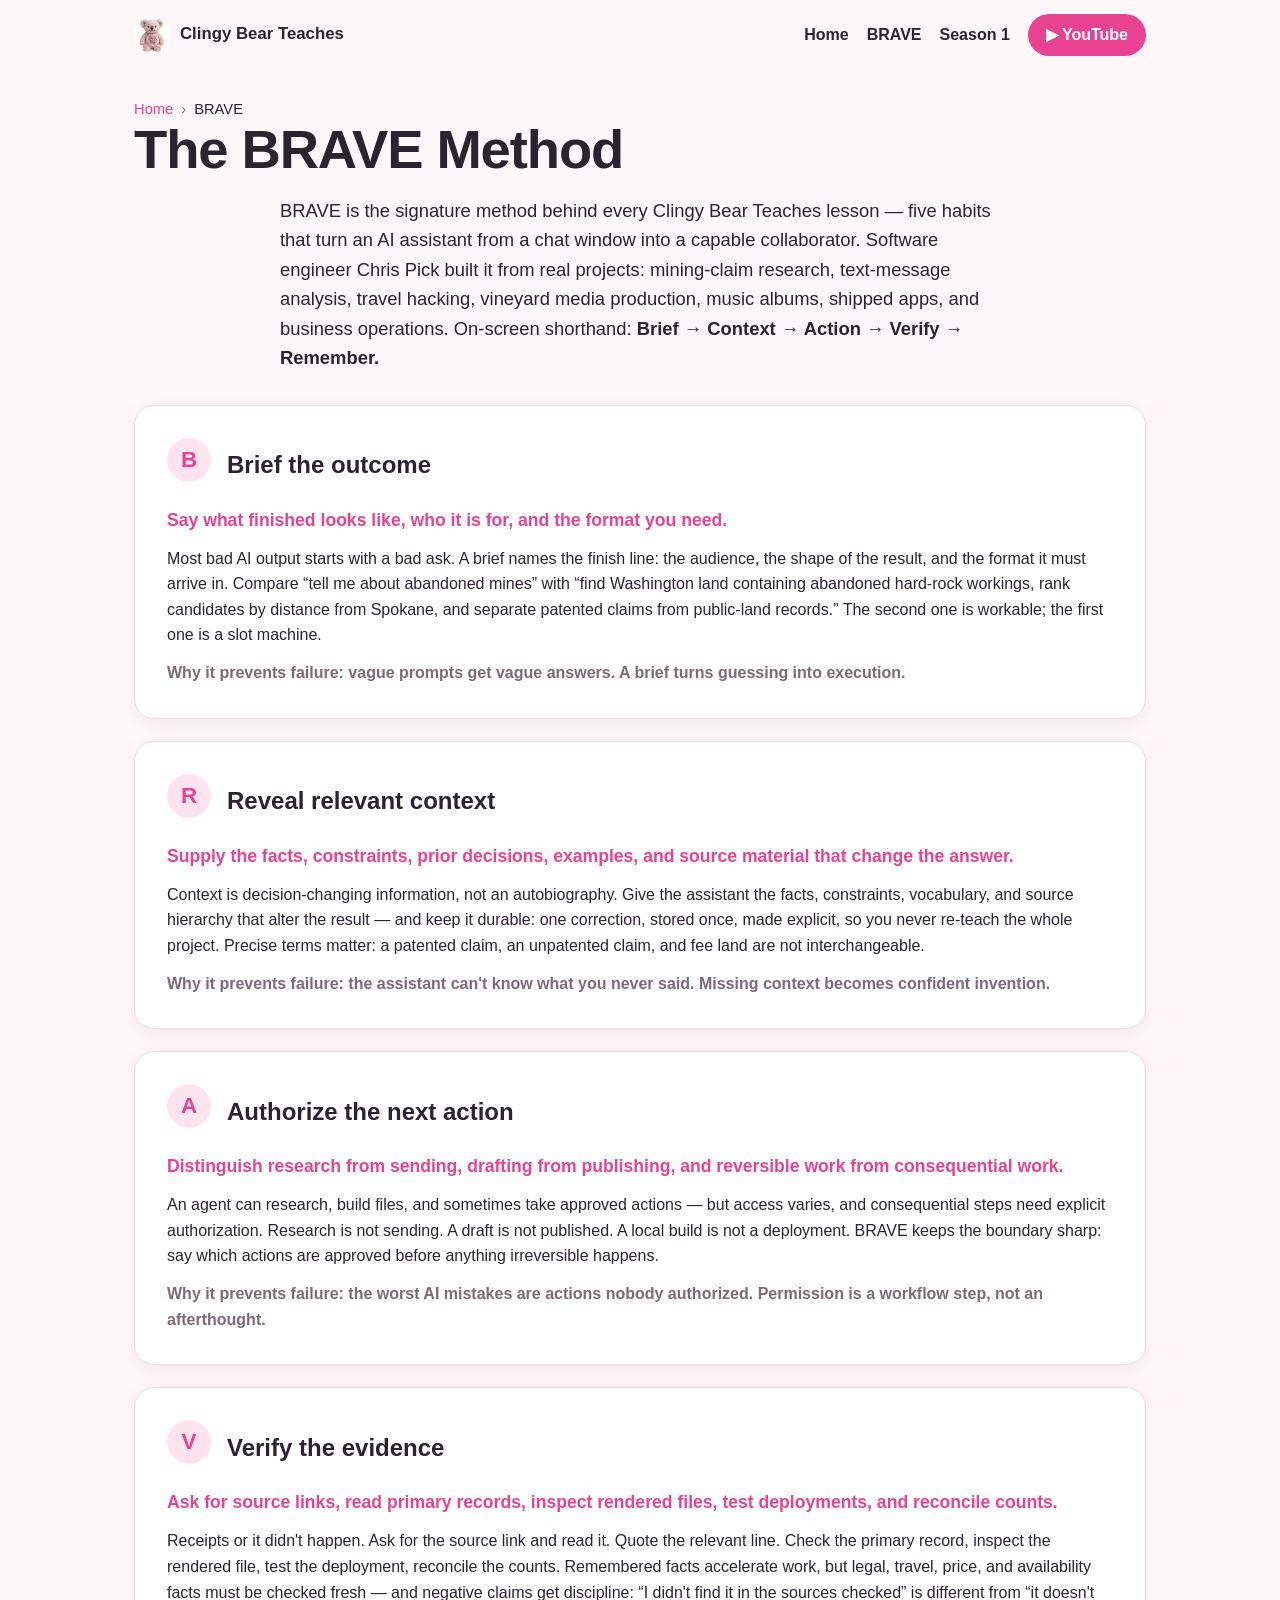
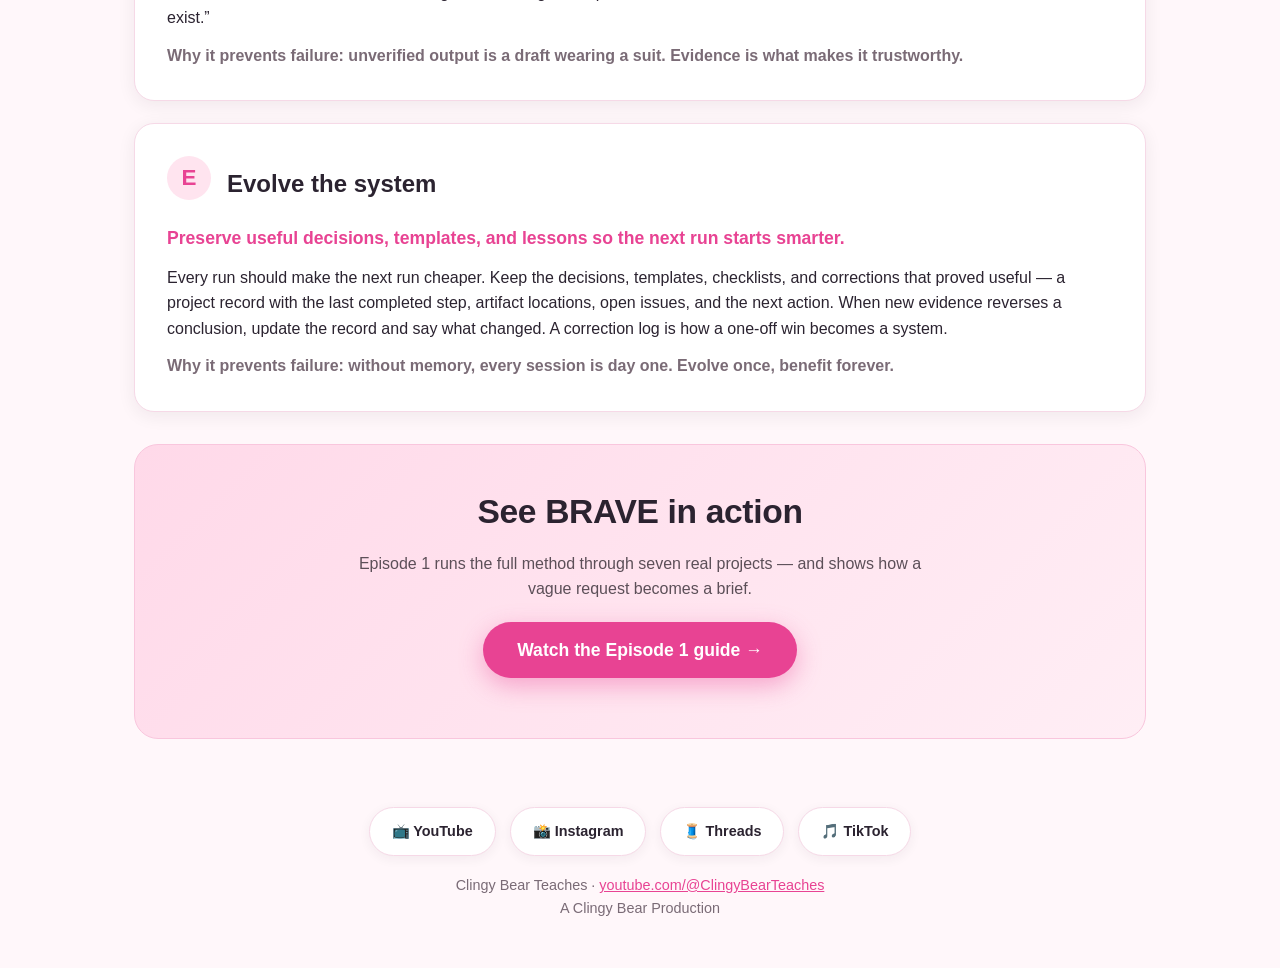
==== brave/index.html @ dd57ab56 "Expand to 15-page site: BRAVE page, Season 1 index, 12 episode guides, full SEO (meta/OG/JSON-LD/sit" ====
<!DOCTYPE html>
<html lang="en">
<head>
<meta charset="utf-8">
<meta name="viewport" content="width=device-width, initial-scale=1">
<title>The BRAVE Method — 5 Habits for Working with AI | Clingy Bear Teaches</title>
<meta name="description" content="BRAVE is the signature method behind Clingy Bear Teaches: Brief the outcome, Reveal context, Authorize action, Verify evidence, Evolve the system. Five habits for turning an AI assistant into a collaborator.">
<meta name="keywords" content="BRAVE method, AI collaboration method, prompt framework, AI assistant workflow, Clingy Bear Teaches">
<link rel="canonical" href="https://teaches.clingybear.com/brave/">
<meta name="robots" content="index, follow">
<meta property="og:type" content="website">
<meta property="og:site_name" content="Clingy Bear Teaches">
<meta property="og:title" content="The BRAVE Method — 5 Habits for Working with AI">
<meta property="og:description" content="Brief the outcome. Reveal relevant context. Authorize the next action. Verify the evidence. Evolve the system. The signature method behind Clingy Bear Teaches.">
<meta property="og:url" content="https://teaches.clingybear.com/brave/">
<meta property="og:image" content="https://teaches.clingybear.com/assets/koala.png">
<meta property="og:image:alt" content="Clingy Bear, the pink koala mascot of Clingy Bear Teaches">
<meta name="twitter:card" content="summary_large_image">
<meta name="twitter:title" content="The BRAVE Method — 5 Habits for Working with AI">
<meta name="twitter:description" content="Brief the outcome. Reveal relevant context. Authorize the next action. Verify the evidence. Evolve the system. The signature method behind Clingy Bear Teaches.">
<meta name="twitter:image" content="https://teaches.clingybear.com/assets/koala.png">
<link rel="icon" type="image/png" href="/assets/koala.png">
<link rel="apple-touch-icon" href="/assets/koala.png">
<link rel="stylesheet" href="/assets/site.css">
<!-- Google tag (gtag.js) -->
<script async src="https://www.googletagmanager.com/gtag/js?id=G-S5WCYTCSVP"></script>
<script>
window.dataLayer = window.dataLayer || [];
function gtag(){dataLayer.push(arguments);}
gtag('js', new Date());
gtag('config', 'G-S5WCYTCSVP');
</script>
<script type="application/ld+json">
{
  "@context": "https://schema.org",
  "@type": "Article",
  "headline": "The BRAVE Method \u2014 Clingy Bear Teaches",
  "description": "BRAVE is the signature method behind Clingy Bear Teaches: five habits that turn an AI assistant from a chat window into a capable collaborator.",
  "author": {
    "@type": "Person",
    "name": "Chris Pick"
  },
  "publisher": {
    "@type": "Organization",
    "name": "Clingy Bear Teaches",
    "url": "https://teaches.clingybear.com/",
    "logo": "https://teaches.clingybear.com/assets/koala.png",
    "sameAs": [
      "https://www.youtube.com/@ClingyBearTeaches",
      "https://www.instagram.com/clingybearteaches/",
      "https://www.threads.com/@clingybearteaches",
      "https://www.tiktok.com/@clingybearteaches"
    ]
  },
  "mainEntityOfPage": "https://teaches.clingybear.com/brave/"
}
</script>
</head>
<body>
<nav class="topnav" aria-label="Primary">
<a class="brand" href="/"><img src="/assets/koala.png" alt="Clingy Bear logo" width="36" height="36"><span>Clingy Bear Teaches</span></a>
<div class="links">
<a href="/">Home</a>
<a href="/brave/">BRAVE</a>
<a href="/season-1/">Season 1</a>
<a class="yt" href="https://www.youtube.com/@ClingyBearTeaches">▶ YouTube</a>
</div>
</nav>
<main class="wrap">

<nav class="crumbs" aria-label="Breadcrumb"><ol><li><a href="/">Home</a></li><li aria-current="page">BRAVE</li></ol></nav>
<h1>The BRAVE Method</h1>
<p class="lede">BRAVE is the signature method behind every Clingy Bear Teaches lesson — five habits that turn an AI assistant from a chat window into a capable collaborator. Software engineer Chris Pick built it from real projects: mining-claim research, text-message analysis, travel hacking, vineyard media production, music albums, shipped apps, and business operations. On-screen shorthand: <strong>Brief → Context → Action → Verify → Remember.</strong></p>
<div class="pillars">
<article class="pillar" id="b">
<div class="phead"><span class="letter" aria-hidden="true">B</span><h3>Brief the outcome</h3></div>
<p class="plede">Say what finished looks like, who it is for, and the format you need.</p>
<p>Most bad AI output starts with a bad ask. A brief names the finish line: the audience, the shape of the result, and the format it must arrive in. Compare “tell me about abandoned mines” with “find Washington land containing abandoned hard-rock workings, rank candidates by distance from Spokane, and separate patented claims from public-land records.” The second one is workable; the first one is a slot machine.</p>
<p class="pwhy"><strong>Why it prevents failure: vague prompts get vague answers. A brief turns guessing into execution.</strong></p>
</article>
<article class="pillar" id="r">
<div class="phead"><span class="letter" aria-hidden="true">R</span><h3>Reveal relevant context</h3></div>
<p class="plede">Supply the facts, constraints, prior decisions, examples, and source material that change the answer.</p>
<p>Context is decision-changing information, not an autobiography. Give the assistant the facts, constraints, vocabulary, and source hierarchy that alter the result — and keep it durable: one correction, stored once, made explicit, so you never re-teach the whole project. Precise terms matter: a patented claim, an unpatented claim, and fee land are not interchangeable.</p>
<p class="pwhy"><strong>Why it prevents failure: the assistant can&#x27;t know what you never said. Missing context becomes confident invention.</strong></p>
</article>
<article class="pillar" id="a">
<div class="phead"><span class="letter" aria-hidden="true">A</span><h3>Authorize the next action</h3></div>
<p class="plede">Distinguish research from sending, drafting from publishing, and reversible work from consequential work.</p>
<p>An agent can research, build files, and sometimes take approved actions — but access varies, and consequential steps need explicit authorization. Research is not sending. A draft is not published. A local build is not a deployment. BRAVE keeps the boundary sharp: say which actions are approved before anything irreversible happens.</p>
<p class="pwhy"><strong>Why it prevents failure: the worst AI mistakes are actions nobody authorized. Permission is a workflow step, not an afterthought.</strong></p>
</article>
<article class="pillar" id="v">
<div class="phead"><span class="letter" aria-hidden="true">V</span><h3>Verify the evidence</h3></div>
<p class="plede">Ask for source links, read primary records, inspect rendered files, test deployments, and reconcile counts.</p>
<p>Receipts or it didn&#x27;t happen. Ask for the source link and read it. Quote the relevant line. Check the primary record, inspect the rendered file, test the deployment, reconcile the counts. Remembered facts accelerate work, but legal, travel, price, and availability facts must be checked fresh — and negative claims get discipline: “I didn&#x27;t find it in the sources checked” is different from “it doesn&#x27;t exist.”</p>
<p class="pwhy"><strong>Why it prevents failure: unverified output is a draft wearing a suit. Evidence is what makes it trustworthy.</strong></p>
</article>
<article class="pillar" id="e">
<div class="phead"><span class="letter" aria-hidden="true">E</span><h3>Evolve the system</h3></div>
<p class="plede">Preserve useful decisions, templates, and lessons so the next run starts smarter.</p>
<p>Every run should make the next run cheaper. Keep the decisions, templates, checklists, and corrections that proved useful — a project record with the last completed step, artifact locations, open issues, and the next action. When new evidence reverses a conclusion, update the record and say what changed. A correction log is how a one-off win becomes a system.</p>
<p class="pwhy"><strong>Why it prevents failure: without memory, every session is day one. Evolve once, benefit forever.</strong></p>
</article>
</div>
<section class="cta-box">
<h2>See BRAVE in action</h2>
<p>Episode 1 runs the full method through seven real projects — and shows how a vague request becomes a brief.</p>
<p><a class="cta" href="/season-1/ep-1-stop-chatting-start-collaborating/">Watch the Episode 1 guide →</a></p>
</section>
</main>
<footer>
<nav class="socials" aria-label="Social links">
<a href="https://www.youtube.com/@ClingyBearTeaches">📺 YouTube</a>
<a href="https://www.instagram.com/clingybearteaches/">📸 Instagram</a>
<a href="https://www.threads.com/@clingybearteaches">🧵 Threads</a>
<a href="https://www.tiktok.com/@clingybearteaches">🎵 TikTok</a>
</nav>
<p>Clingy Bear Teaches · <a href="https://www.youtube.com/@ClingyBearTeaches">youtube.com/@ClingyBearTeaches</a></p>
<p>A Clingy Bear Production</p>
</footer>
</body>
</html>
---- assets/site.css ----
:root{
  --pink:#ff5fa2; --pink-deep:#e84393; --pink-soft:#ffe4ef; --ink:#2b2330;
  --bg:#fff7fa; --card:#ffffff; --muted:#7a6b76;
}
*{box-sizing:border-box;margin:0;padding:0}
body{font-family:ui-rounded,-apple-system,BlinkMacSystemFont,"Segoe UI",Roboto,Helvetica,Arial,sans-serif;background:var(--bg);color:var(--ink);line-height:1.6}
.wrap{max-width:1060px;margin:0 auto;padding:0 24px}
/* top nav */
.topnav{display:flex;align-items:center;justify-content:space-between;gap:16px;max-width:1060px;margin:0 auto;padding:14px 24px;flex-wrap:wrap}
.topnav .brand{display:flex;align-items:center;gap:10px;text-decoration:none;color:var(--ink);font-weight:800;font-size:1.05rem}
.topnav .brand img{border-radius:50%}
.topnav .links{display:flex;gap:18px;align-items:center;flex-wrap:wrap}
.topnav .links a{text-decoration:none;color:var(--ink);font-weight:600}
.topnav .links a:hover{color:var(--pink-deep)}
.topnav .links .yt{background:var(--pink-deep);color:#fff;padding:8px 18px;border-radius:999px}
.topnav .links .yt:hover{color:#fff;background:var(--pink)}
/* breadcrumbs */
.crumbs{padding-top:28px;font-size:.92rem}
.crumbs ol{list-style:none;display:flex;gap:8px;flex-wrap:wrap}
.crumbs li+li::before{content:"›";margin-right:8px;color:var(--muted)}
.crumbs a{color:var(--pink-deep);text-decoration:none}
/* hero */
.hero{padding:56px 0 44px;text-align:center}
.koala{width:180px;height:180px;border-radius:50%;object-fit:cover;border:6px solid #fff;box-shadow:0 12px 40px rgba(232,67,147,.35);margin-bottom:24px}
.kicker,.epkicker{letter-spacing:.25em;text-transform:uppercase;font-size:.78rem;color:var(--pink-deep);font-weight:700;margin-bottom:12px}
.epkicker{margin-top:8px;margin-bottom:4px}
h1{font-size:clamp(2.2rem,6vw,3.4rem);line-height:1.08;letter-spacing:-.02em;margin-bottom:16px}
.lede{font-size:1.15rem;color:var(--ink);max-width:720px;margin:0 auto 20px}
.epstatus{background:#fff;border:1px dashed var(--pink-deep);border-radius:14px;padding:12px 20px;max-width:640px;margin:0 auto 32px;color:var(--muted);font-size:.95rem}
.tagline{font-size:1.25rem;color:var(--muted);max-width:640px;margin:0 auto 12px}
.bio{font-size:1.05rem;max-width:620px;margin:0 auto 28px}
.cta{display:inline-block;background:var(--pink-deep);color:#fff;font-weight:700;font-size:1.1rem;text-decoration:none;padding:14px 34px;border-radius:999px;box-shadow:0 8px 24px rgba(232,67,147,.4);transition:transform .15s ease}
.cta:hover{transform:translateY(-2px)}
section{padding:48px 0}
h2{font-size:clamp(1.5rem,4vw,2.1rem);letter-spacing:-.01em;margin-bottom:14px}
section>h2{text-align:center}
.sub{text-align:center;color:var(--muted);max-width:680px;margin:0 auto 36px}
.grid{display:grid;gap:18px}
.brave{grid-template-columns:repeat(auto-fit,minmax(180px,1fr))}
.card{background:var(--card);border-radius:18px;padding:24px;box-shadow:0 4px 18px rgba(43,35,48,.07);border:1px solid #f6d9e7}
.card h3{margin-bottom:8px;font-size:1.15rem}
.card h3 a{color:var(--ink);text-decoration:none}
.card h3 a:hover{color:var(--pink-deep)}
.brave .card{position:relative;padding-top:30px}
.letter{display:inline-flex;align-items:center;justify-content:center;width:44px;height:44px;border-radius:50%;background:var(--pink-soft);color:var(--pink-deep);font-weight:800;font-size:1.4rem;margin-bottom:12px}
.card p{color:var(--muted);font-size:.98rem}
.spotlight{background:linear-gradient(135deg,#ffd9e9,#ffeef5);border-radius:24px;padding:44px 36px;text-align:center;border:1px solid #f9c6dd}
.spotlight .ep{font-weight:700;color:var(--pink-deep);letter-spacing:.18em;text-transform:uppercase;font-size:.8rem;margin-bottom:10px}
.spotlight h3{font-size:clamp(1.7rem,4vw,2.4rem);margin-bottom:12px}
.spotlight p{max-width:640px;margin:0 auto 24px;color:#5c4f58}
.eps{grid-template-columns:repeat(auto-fit,minmax(280px,1fr))}
.eps .card .n{font-weight:800;color:var(--pink-deep);font-size:.85rem;letter-spacing:.12em;margin-bottom:6px}
.eps .ep-row{display:grid;grid-template-columns:auto 1fr;gap:6px 16px;align-items:start}
/* BRAVE pillars */
.pillars{display:grid;gap:22px;margin:32px 0}
.pillar{background:var(--card);border-radius:20px;padding:32px;border:1px solid #f6d9e7;box-shadow:0 4px 18px rgba(43,35,48,.07)}
.phead{display:flex;align-items:center;gap:16px;margin-bottom:12px}
.phead h3{font-size:1.5rem}
.plede{font-size:1.1rem;font-weight:600;color:var(--pink-deep);margin-bottom:12px}
.pillar p+p{margin-top:12px}
.pwhy{color:var(--muted)}
/* episode pages */
.beats{margin:8px 0 32px 22px;display:grid;gap:10px}
.beats li{font-size:1.03rem}
.cta-box{background:linear-gradient(135deg,#ffd9e9,#ffeef5);border-radius:24px;padding:40px 32px;text-align:center;border:1px solid #f9c6dd;margin:32px 0}
.cta-box h2{margin-bottom:12px}
.cta-box p{max-width:600px;margin:0 auto 20px;color:#5c4f58}
.epnav{display:flex;justify-content:space-between;gap:16px;flex-wrap:wrap;margin:8px 0 48px}
.epnav a{background:#fff;border:1px solid #f6d9e7;border-radius:999px;padding:10px 22px;text-decoration:none;color:var(--ink);font-weight:600}
.epnav a:hover{border-color:var(--pink);color:var(--pink-deep)}
/* footer */
footer{text-align:center;color:var(--muted);font-size:.9rem;padding:36px 0 48px}
footer a{color:var(--pink-deep)}
.socials{display:flex;flex-wrap:wrap;gap:14px;justify-content:center;margin-bottom:18px}
.socials a{display:inline-flex;align-items:center;gap:8px;background:#fff;border:1px solid #f6d9e7;padding:12px 22px;border-radius:999px;text-decoration:none;color:var(--ink);font-weight:600;box-shadow:0 3px 12px rgba(43,35,48,.06)}
.socials a:hover{border-color:var(--pink);color:var(--pink-deep)}
main a{color:var(--pink-deep)}
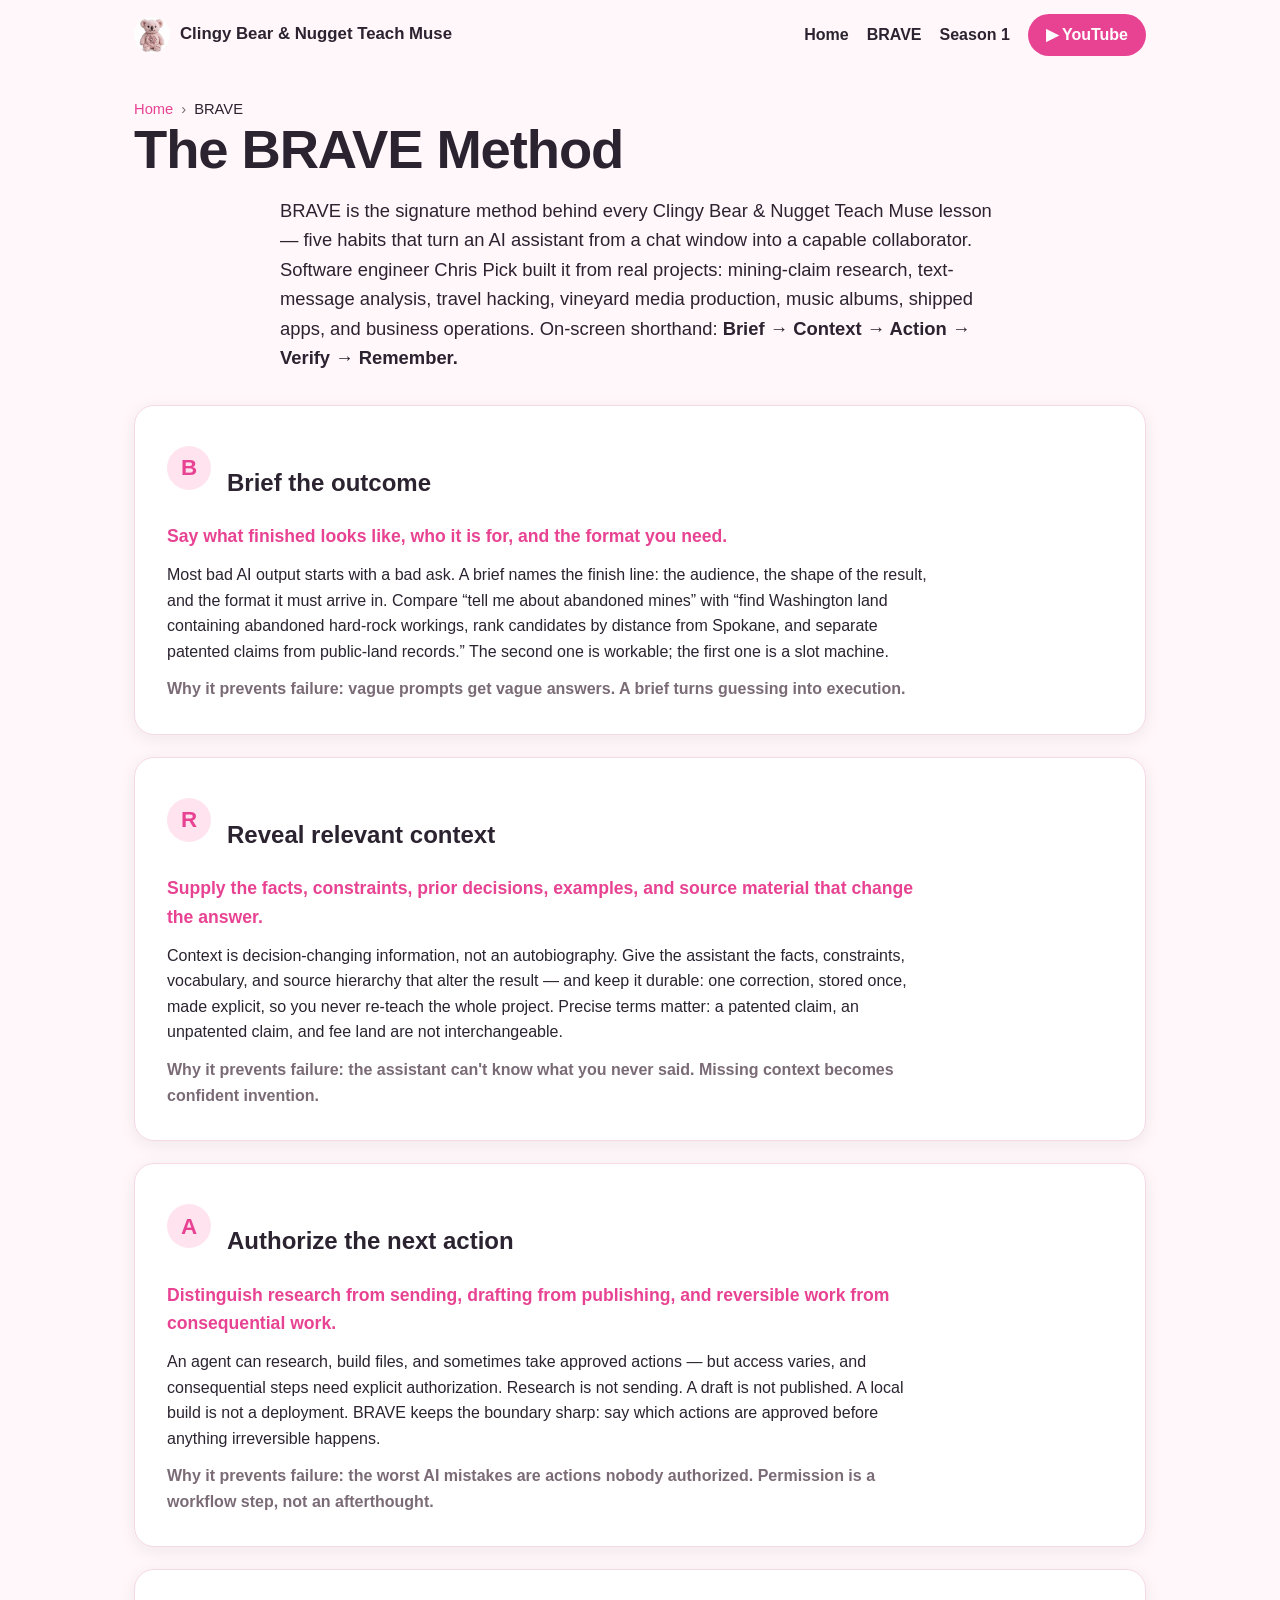
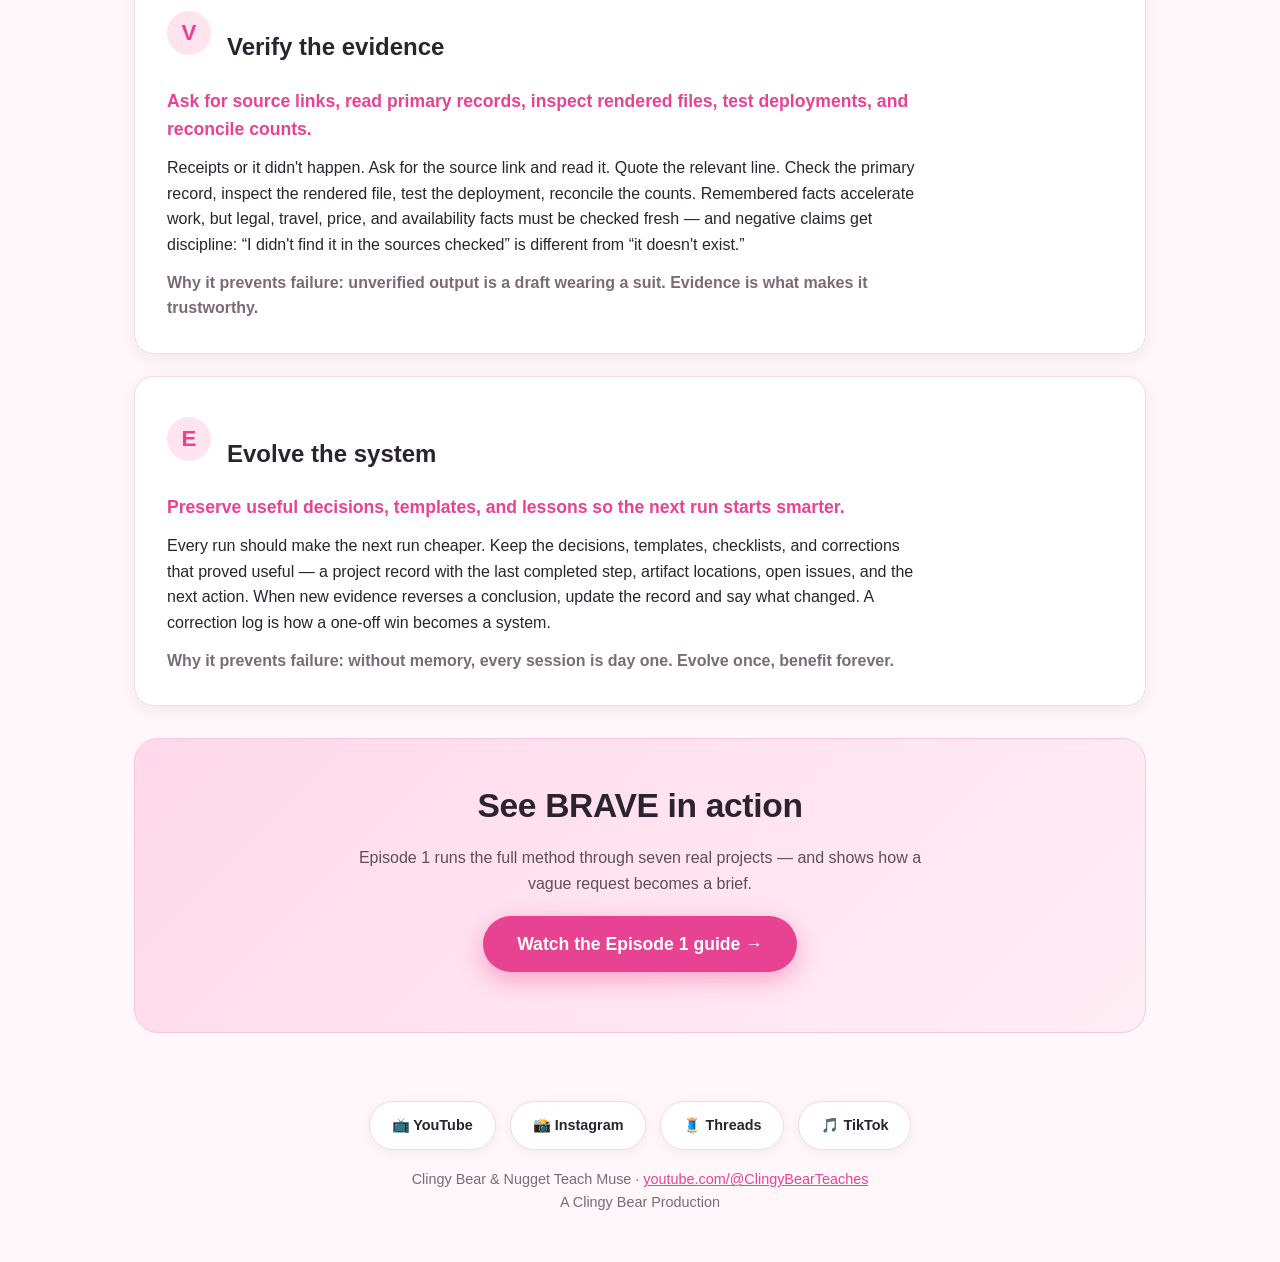
==== commit cbd4ed2d: "Rebrand to Clingy Bear & Nugget Teach Muse; add Your hosts section" ====
--- a/brave/index.html
+++ b/brave/index.html
@@ -3,21 +3,21 @@
 <head>
 <meta charset="utf-8">
 <meta name="viewport" content="width=device-width, initial-scale=1">
-<title>The BRAVE Method — 5 Habits for Working with AI | Clingy Bear Teaches</title>
-<meta name="description" content="BRAVE is the signature method behind Clingy Bear Teaches: Brief the outcome, Reveal context, Authorize action, Verify evidence, Evolve the system. Five habits for turning an AI assistant into a collaborator.">
-<meta name="keywords" content="BRAVE method, AI collaboration method, prompt framework, AI assistant workflow, Clingy Bear Teaches">
+<title>The BRAVE Method — 5 Habits for Working with AI | Clingy Bear &amp; Nugget Teach Muse</title>
+<meta name="description" content="BRAVE is the signature method behind Clingy Bear &amp; Nugget Teach Muse: Brief the outcome, Reveal context, Authorize action, Verify evidence, Evolve the system. Five habits for turning an AI assistant into a collaborator.">
+<meta name="keywords" content="BRAVE method, AI collaboration method, prompt framework, AI assistant workflow, Clingy Bear &amp; Nugget Teach Muse">
 <link rel="canonical" href="https://teaches.clingybear.com/brave/">
 <meta name="robots" content="index, follow">
 <meta property="og:type" content="website">
-<meta property="og:site_name" content="Clingy Bear Teaches">
+<meta property="og:site_name" content="Clingy Bear & Nugget Teach Muse">
 <meta property="og:title" content="The BRAVE Method — 5 Habits for Working with AI">
-<meta property="og:description" content="Brief the outcome. Reveal relevant context. Authorize the next action. Verify the evidence. Evolve the system. The signature method behind Clingy Bear Teaches.">
+<meta property="og:description" content="Brief the outcome. Reveal relevant context. Authorize the next action. Verify the evidence. Evolve the system. The signature method behind Clingy Bear &amp; Nugget Teach Muse.">
 <meta property="og:url" content="https://teaches.clingybear.com/brave/">
 <meta property="og:image" content="https://teaches.clingybear.com/assets/koala.png">
-<meta property="og:image:alt" content="Clingy Bear, the pink koala mascot of Clingy Bear Teaches">
+<meta property="og:image:alt" content="Clingy Bear, the pink koala mascot of Clingy Bear & Nugget Teach Muse">
 <meta name="twitter:card" content="summary_large_image">
 <meta name="twitter:title" content="The BRAVE Method — 5 Habits for Working with AI">
-<meta name="twitter:description" content="Brief the outcome. Reveal relevant context. Authorize the next action. Verify the evidence. Evolve the system. The signature method behind Clingy Bear Teaches.">
+<meta name="twitter:description" content="Brief the outcome. Reveal relevant context. Authorize the next action. Verify the evidence. Evolve the system. The signature method behind Clingy Bear &amp; Nugget Teach Muse.">
 <meta name="twitter:image" content="https://teaches.clingybear.com/assets/koala.png">
 <link rel="icon" type="image/png" href="/assets/koala.png">
 <link rel="apple-touch-icon" href="/assets/koala.png">
@@ -34,15 +34,15 @@
 {
   "@context": "https://schema.org",
   "@type": "Article",
-  "headline": "The BRAVE Method \u2014 Clingy Bear Teaches",
-  "description": "BRAVE is the signature method behind Clingy Bear Teaches: five habits that turn an AI assistant from a chat window into a capable collaborator.",
+  "headline": "The BRAVE Method \u2014 Clingy Bear & Nugget Teach Muse",
+  "description": "BRAVE is the signature method behind Clingy Bear & Nugget Teach Muse: five habits that turn an AI assistant from a chat window into a capable collaborator.",
   "author": {
     "@type": "Person",
     "name": "Chris Pick"
   },
   "publisher": {
     "@type": "Organization",
-    "name": "Clingy Bear Teaches",
+    "name": "Clingy Bear & Nugget Teach Muse",
     "url": "https://teaches.clingybear.com/",
     "logo": "https://teaches.clingybear.com/assets/koala.png",
     "sameAs": [
@@ -58,7 +58,7 @@
 </head>
 <body>
 <nav class="topnav" aria-label="Primary">
-<a class="brand" href="/"><img src="/assets/koala.png" alt="Clingy Bear logo" width="36" height="36"><span>Clingy Bear Teaches</span></a>
+<a class="brand" href="/"><img src="/assets/koala.png" alt="Clingy Bear logo" width="36" height="36"><span>Clingy Bear & Nugget Teach Muse</span></a>
 <div class="links">
 <a href="/">Home</a>
 <a href="/brave/">BRAVE</a>
@@ -70,7 +70,7 @@
 
 <nav class="crumbs" aria-label="Breadcrumb"><ol><li><a href="/">Home</a></li><li aria-current="page">BRAVE</li></ol></nav>
 <h1>The BRAVE Method</h1>
-<p class="lede">BRAVE is the signature method behind every Clingy Bear Teaches lesson — five habits that turn an AI assistant from a chat window into a capable collaborator. Software engineer Chris Pick built it from real projects: mining-claim research, text-message analysis, travel hacking, vineyard media production, music albums, shipped apps, and business operations. On-screen shorthand: <strong>Brief → Context → Action → Verify → Remember.</strong></p>
+<p class="lede">BRAVE is the signature method behind every Clingy Bear & Nugget Teach Muse lesson — five habits that turn an AI assistant from a chat window into a capable collaborator. Software engineer Chris Pick built it from real projects: mining-claim research, text-message analysis, travel hacking, vineyard media production, music albums, shipped apps, and business operations. On-screen shorthand: <strong>Brief → Context → Action → Verify → Remember.</strong></p>
 <div class="pillars">
 <article class="pillar" id="b">
 <div class="phead"><span class="letter" aria-hidden="true">B</span><h3>Brief the outcome</h3></div>
@@ -116,7 +116,7 @@
 <a href="https://www.threads.com/@clingybearteaches">🧵 Threads</a>
 <a href="https://www.tiktok.com/@clingybearteaches">🎵 TikTok</a>
 </nav>
-<p>Clingy Bear Teaches · <a href="https://www.youtube.com/@ClingyBearTeaches">youtube.com/@ClingyBearTeaches</a></p>
+<p>Clingy Bear & Nugget Teach Muse · <a href="https://www.youtube.com/@ClingyBearTeaches">youtube.com/@ClingyBearTeaches</a></p>
 <p>A Clingy Bear Production</p>
 </footer>
 </body>
--- a/assets/site.css
+++ b/assets/site.css
@@ -75,3 +75,20 @@
 .socials a{display:inline-flex;align-items:center;gap:8px;background:#fff;border:1px solid #f6d9e7;padding:12px 22px;border-radius:999px;text-decoration:none;color:var(--ink);font-weight:600;box-shadow:0 3px 12px rgba(43,35,48,.06)}
 .socials a:hover{border-color:var(--pink);color:var(--pink-deep)}
 main a{color:var(--pink-deep)}
+/* episode media slots */
+.media{padding-top:8px}
+.media-grid{display:grid;grid-template-columns:repeat(auto-fit,minmax(280px,1fr));gap:18px;margin:8px 0 24px}
+.media-slot{margin:0;border-radius:18px;overflow:hidden;background:var(--card);border:1px solid #f6d9e7;box-shadow:0 4px 18px rgba(43,35,48,.07)}
+.media-slot video{width:100%;height:auto;display:block;background:#000;aspect-ratio:16/9}
+.media-slot audio{width:100%;display:block;padding:8px 4px}
+.media-slot figcaption{padding:12px 18px;font-size:.9rem;color:var(--muted)}
+.media-slot.placeholder{border:2px dashed var(--pink);background:linear-gradient(135deg,#fff5f9,#ffeef5)}
+.media-empty{padding:44px 28px;text-align:center;color:var(--muted)}
+.media-empty .emoji{font-size:2.6rem;display:block;margin-bottom:12px}
+.media-empty p{margin-bottom:6px}
+.media-empty p strong{color:var(--ink);font-size:1.05rem}
+.media-empty .hint{font-size:.9rem}
+/* full article */
+.article-intro{font-size:1.12rem;max-width:760px;margin:0 auto 8px}
+main .wrap p,main p{max-width:760px}
+main h3{margin:26px 0 8px;font-size:1.25rem}
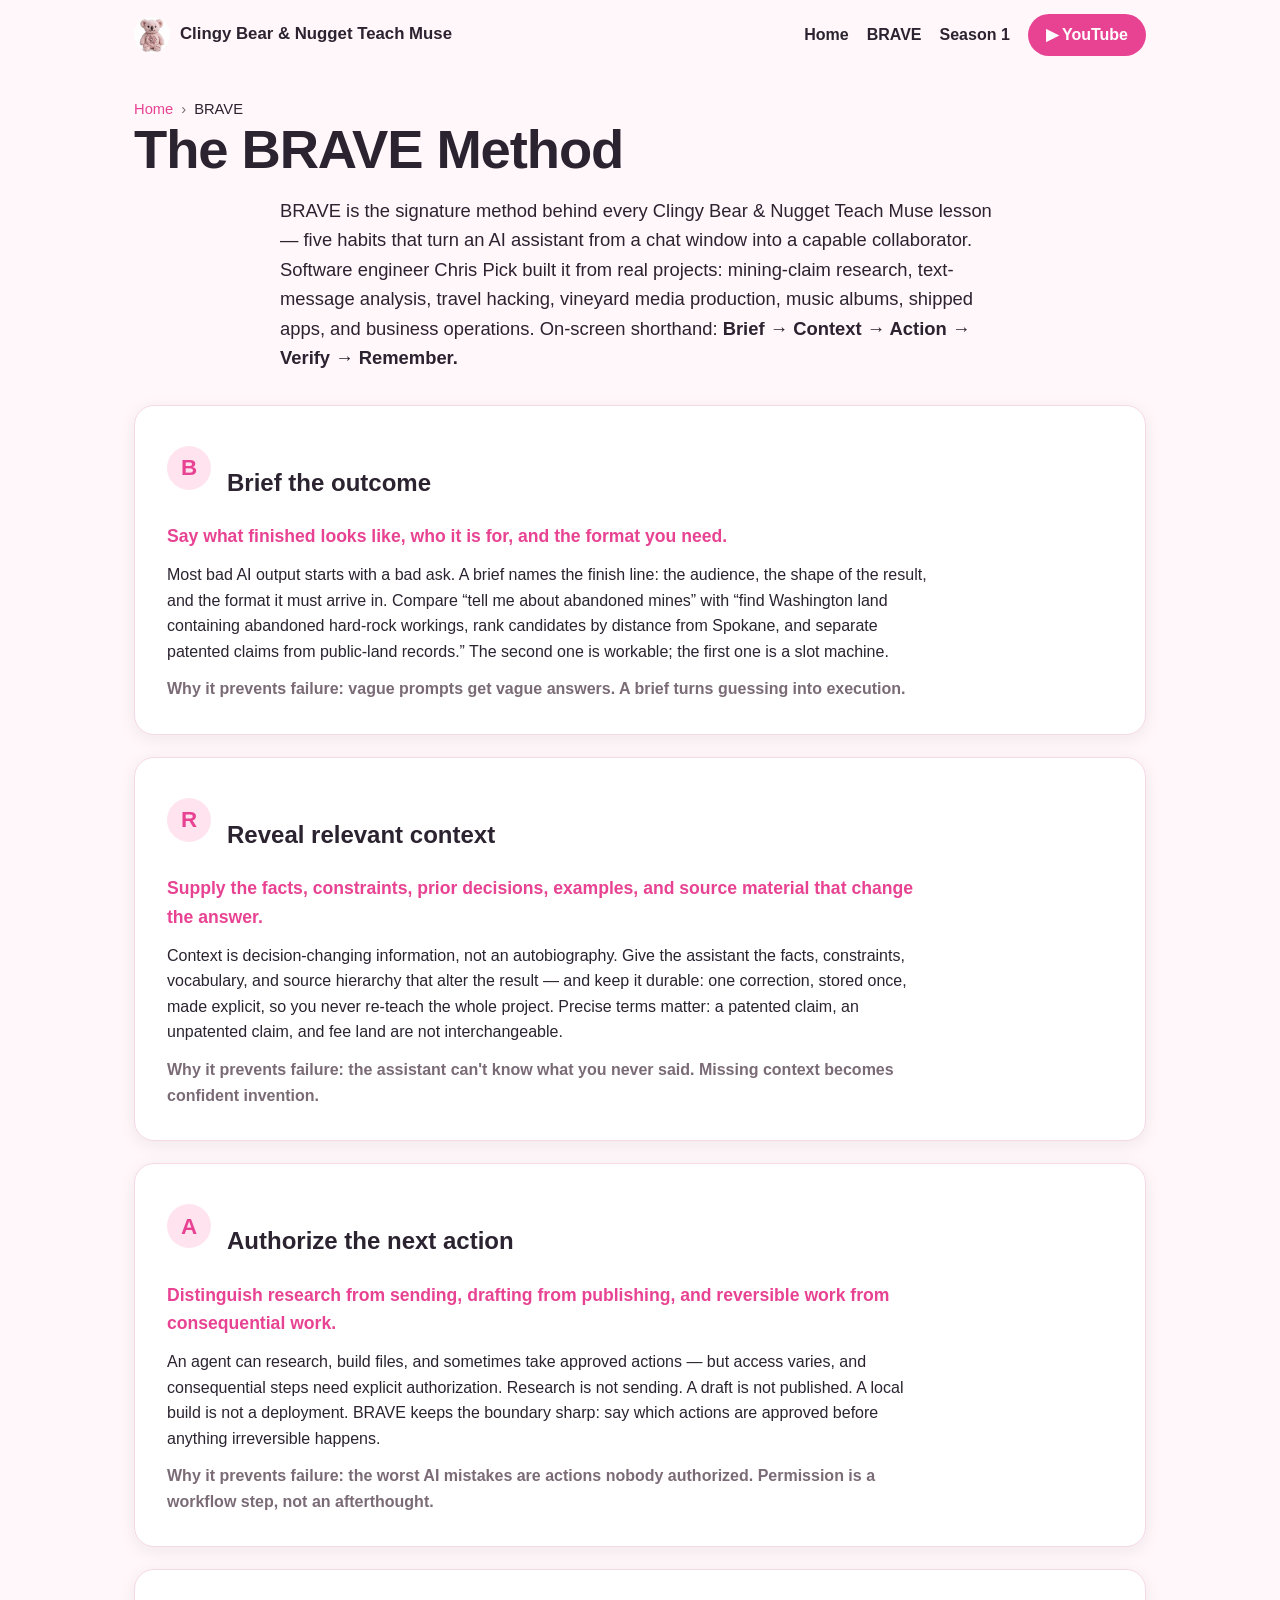
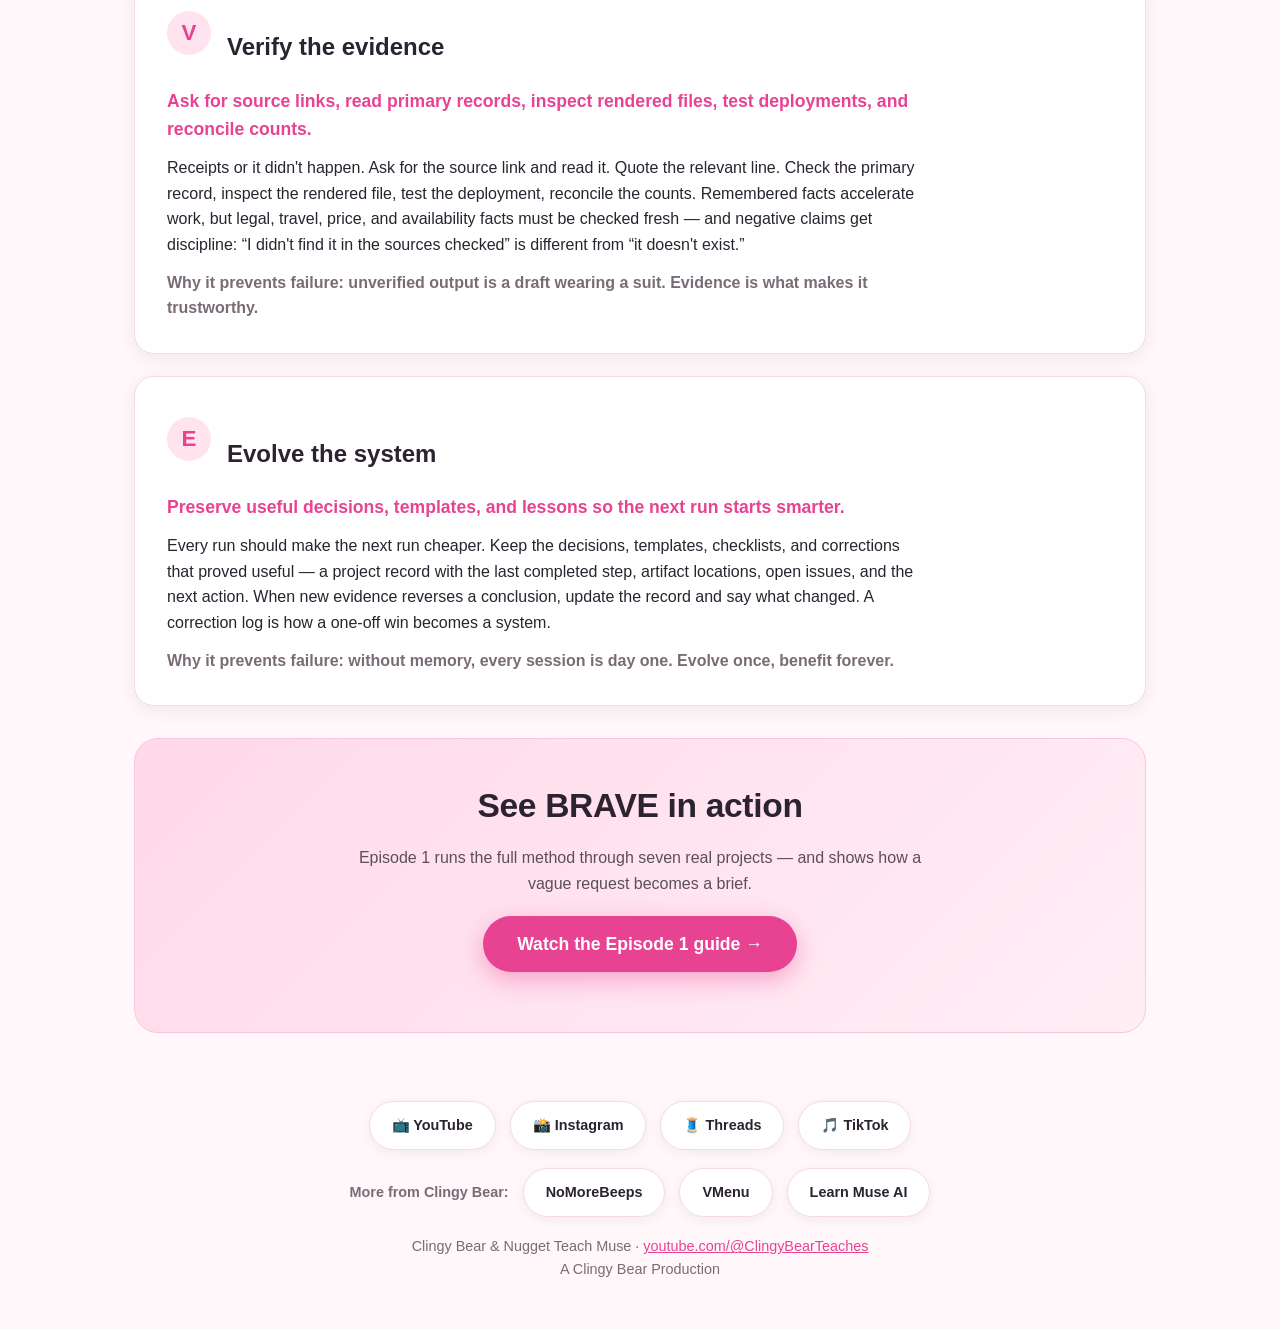
==== commit e5dac61d: "Add empire footer links: NoMoreBeeps, VMenu, Learn Muse AI" ====
--- a/brave/index.html
+++ b/brave/index.html
@@ -116,6 +116,12 @@
 <a href="https://www.threads.com/@clingybearteaches">🧵 Threads</a>
 <a href="https://www.tiktok.com/@clingybearteaches">🎵 TikTok</a>
 </nav>
+<nav class="socials empire" aria-label="More from Clingy Bear">
+<span class="empire-label">More from Clingy Bear:</span>
+<a href="https://www.nomorebeeps.com">NoMoreBeeps</a>
+<a href="https://vmenu.com">VMenu</a>
+<a href="https://learnmuse.ai">Learn Muse AI</a>
+</nav>
 <p>Clingy Bear & Nugget Teach Muse · <a href="https://www.youtube.com/@ClingyBearTeaches">youtube.com/@ClingyBearTeaches</a></p>
 <p>A Clingy Bear Production</p>
 </footer>
--- a/assets/site.css
+++ b/assets/site.css
@@ -74,6 +74,7 @@
 .socials{display:flex;flex-wrap:wrap;gap:14px;justify-content:center;margin-bottom:18px}
 .socials a{display:inline-flex;align-items:center;gap:8px;background:#fff;border:1px solid #f6d9e7;padding:12px 22px;border-radius:999px;text-decoration:none;color:var(--ink);font-weight:600;box-shadow:0 3px 12px rgba(43,35,48,.06)}
 .socials a:hover{border-color:var(--pink);color:var(--pink-deep)}
+.empire-label{align-self:center;color:var(--muted);font-weight:600}
 main a{color:var(--pink-deep)}
 /* episode media slots */
 .media{padding-top:8px}
